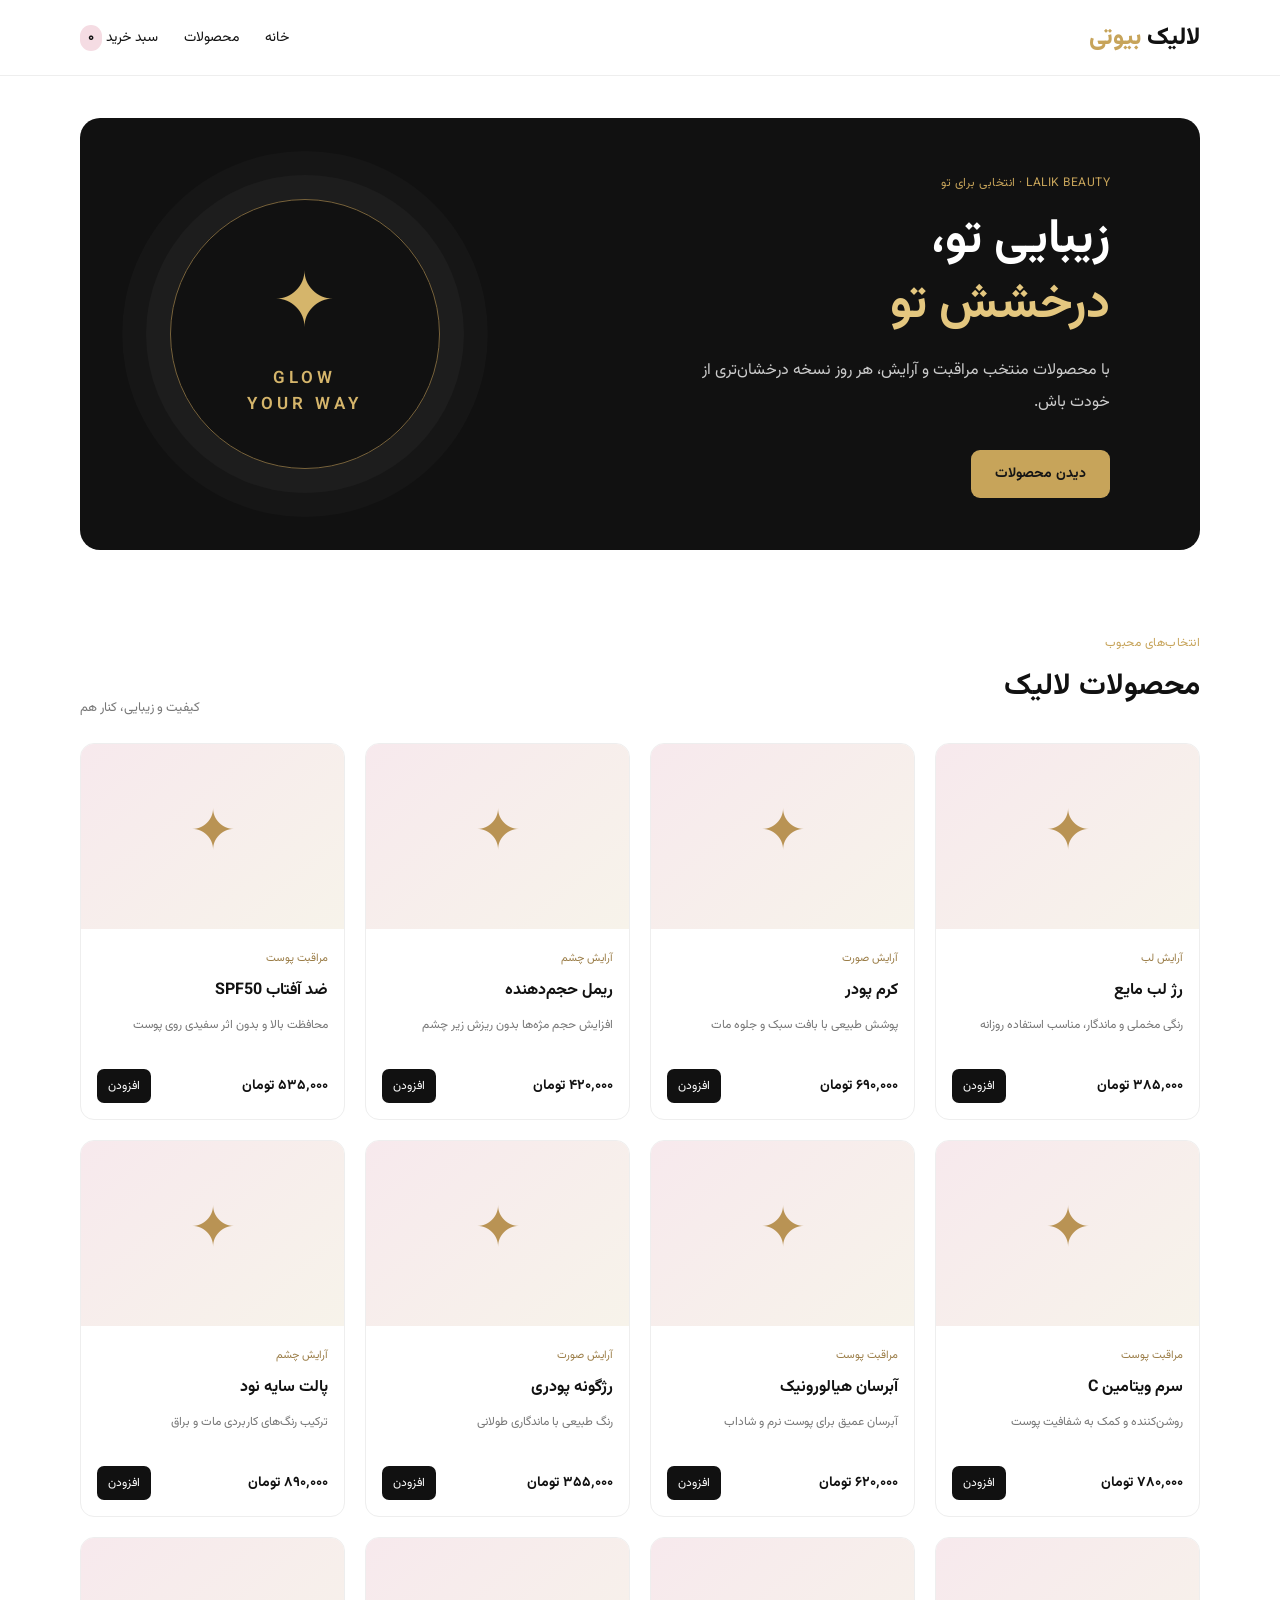
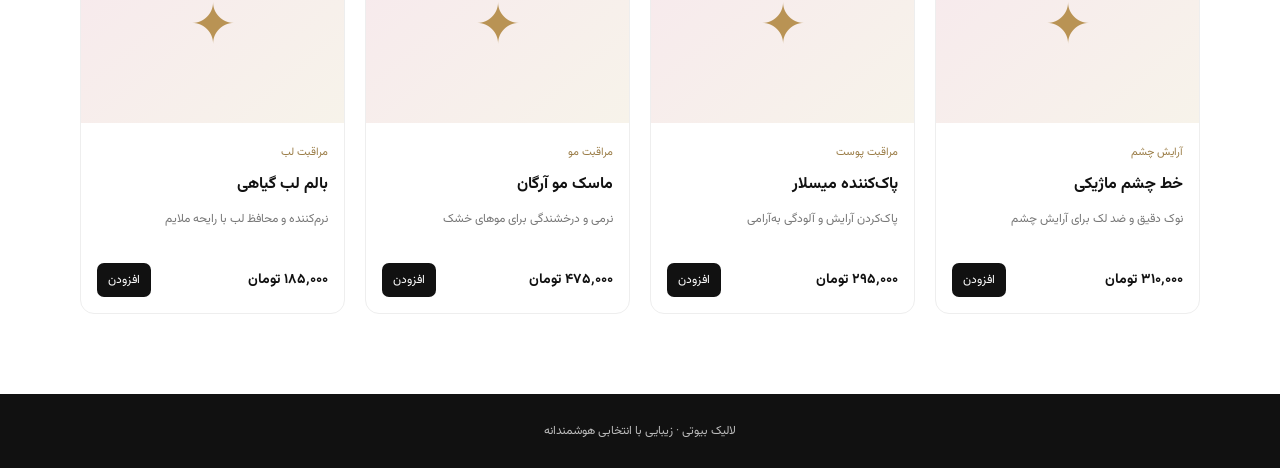
==== index.html @ d5d5745b "Add files via upload Initial launch of Lalik Beauty" ====
<!doctype html><html lang="fa" dir="rtl"><head><meta charset="utf-8"><meta name="viewport" content="width=device-width,initial-scale=1"><meta name="theme-color" content="#101010"><title>لالیک بیوتی | زیبایی تو، درخشش تو</title><link rel="stylesheet" href="assets/style.css"><script src="https://telegram.org/js/telegram-web-app.js"></script></head><body><header class="top"><a class="brand" href="index.html">لالیک <i>بیوتی</i></a><nav><a href="index.html">خانه</a><a href="#products">محصولات</a><a href="cart.html">سبد خرید <b id="cart-count">0</b></a></nav></header><main><section class="hero"><div><span class="eyebrow">LALIK BEAUTY · انتخابی برای تو</span><h1>زیبایی تو،<br><em>درخشش تو</em></h1><p>با محصولات منتخب مراقبت و آرایش، هر روز نسخه درخشان‌تری از خودت باش.</p><a class="button" href="#products">دیدن محصولات</a></div><div class="hero-art">✦<span>GLOW<br>YOUR WAY</span></div></section><section id="products"><div class="section-title"><div><span class="eyebrow">انتخاب‌های محبوب</span><h2>محصولات لالیک</h2></div><span>کیفیت و زیبایی، کنار هم</span></div><div id="product-grid" class="grid"></div></section></main><footer>لالیک بیوتی · زیبایی با انتخابی هوشمندانه</footer><script src="assets/script.js"></script></body></html>
---- assets/style.css ----
@import url('https://fonts.googleapis.com/css2?family=Vazirmatn:wght@400;500;600;700;800&display=swap');:root{--black:#111;--gold:#c7a45a;--pink:#f5dce3;--white:#fff;--muted:#777}*{box-sizing:border-box}body{margin:0;background:#fff;color:var(--black);font-family:Vazirmatn,Tahoma,sans-serif}a{color:inherit;text-decoration:none}.top{height:76px;padding:0 max(calc((100vw - 1120px)/2),24px);display:flex;align-items:center;justify-content:space-between;border-bottom:1px solid #eee;background:#fff;position:sticky;top:0;z-index:3}.brand{font-size:24px;font-weight:800}.brand i{font-style:normal;color:var(--gold)}nav{display:flex;gap:26px;align-items:center;font-size:14px}nav a:hover{color:#a47e34}nav b{background:var(--pink);border-radius:30px;padding:2px 8px}.hero{max-width:1120px;margin:42px auto 80px;min-height:360px;background:#111;color:#fff;border-radius:20px;padding:52px 7%;display:flex;align-items:center;justify-content:space-between;overflow:hidden}.eyebrow{font-size:12px;color:var(--gold);letter-spacing:.5px}.hero h1{font-size:48px;line-height:1.35;margin:14px 0}.hero h1 em{font-style:normal;color:#e4c77f}.hero p{color:#ccc;max-width:430px;line-height:2}.button{display:inline-block;border:0;border-radius:9px;background:var(--gold);color:#151515;font:700 14px Vazirmatn,Tahoma,sans-serif;padding:13px 24px;cursor:pointer;margin-top:15px}.button:hover{background:#dfbf76}.hero-art{width:270px;height:270px;border:1px solid #78633c;border-radius:50%;display:flex;align-items:center;justify-content:center;flex-direction:column;color:#d5b56b;font-size:75px;box-shadow:0 0 0 24px #ffffff08,0 0 0 48px #ffffff05}.hero-art span{font:600 17px Vazirmatn,sans-serif;text-align:center;letter-spacing:4px}#products,.cart-page{max-width:1120px;margin:0 auto 80px}.section-title{display:flex;align-items:end;justify-content:space-between;margin-bottom:25px}.section-title h2,.cart-page h1{font-size:30px;margin:8px 0}.section-title>span{color:var(--muted);font-size:13px}.grid{display:grid;grid-template-columns:repeat(4,1fr);gap:20px}.card{border:1px solid #eee;border-radius:14px;overflow:hidden;transition:.2s}.card:hover{transform:translateY(-3px);box-shadow:0 10px 24px #0000000c}.visual{height:185px;background:linear-gradient(140deg,#f7e9ed,#f7f3ea);display:grid;place-items:center;font-size:55px;color:#b99354}.card-body{padding:16px}.category{font-size:11px;color:#9a7c46}.card h3{font-size:16px;margin:8px 0}.card p{font-size:12px;line-height:1.8;color:var(--muted);min-height:42px}.price{font-weight:700;font-size:14px}.card-actions{display:flex;align-items:center;justify-content:space-between;margin-top:12px}.small-btn{border:0;background:#111;color:white;border-radius:7px;padding:8px 11px;font:12px Vazirmatn,sans-serif;cursor:pointer}.detail{max-width:1000px;margin:60px auto;min-height:400px}.detail-card{display:grid;grid-template-columns:1fr 1fr;gap:40px;align-items:center}.detail .visual{height:350px;border-radius:16px;font-size:90px}.detail p{line-height:2;color:#666}.cart-page{padding-top:50px}.cart-row{display:flex;justify-content:space-between;align-items:center;border-bottom:1px solid #eee;padding:18px 5px;gap:10px}.cart-row small{display:block;color:#888}.qty{display:flex;align-items:center;gap:10px}.qty button{border:0;background:#f4e7ea;border-radius:6px;padding:5px 10px;cursor:pointer}.total{font-size:19px;font-weight:700;margin:25px 0}.address-label{display:block;max-width:500px;font-size:13px}.address-label input{display:block;width:100%;margin-top:8px;padding:13px;border:1px solid #ddd;border-radius:8px;font:14px Vazirmatn,sans-serif}.notice{color:#7a5d20}.empty{padding:32px;color:#777;background:#fafafa;border-radius:12px}footer{text-align:center;padding:28px;background:#111;color:#bbb;font-size:12px}@media(max-width:800px){.hero,#products,.cart-page,.detail{margin-left:20px;margin-right:20px}.grid{grid-template-columns:repeat(2,1fr)}.hero{padding:36px 7%;min-height:330px}.hero h1{font-size:38px}.hero-art{width:180px;height:180px;font-size:50px}.top{padding:0 18px}nav{gap:12px}}@media(max-width:520px){.hero{margin-top:20px;margin-bottom:50px;min-height:300px}.hero-art{display:none}.hero h1{font-size:36px}.grid{gap:10px}.visual{height:145px}.card-body{padding:11px}.card h3{font-size:14px}.card p{font-size:11px}.detail-card{grid-template-columns:1fr;gap:18px}.detail .visual{height:240px}nav{font-size:12px;gap:9px}.brand{font-size:20px}}
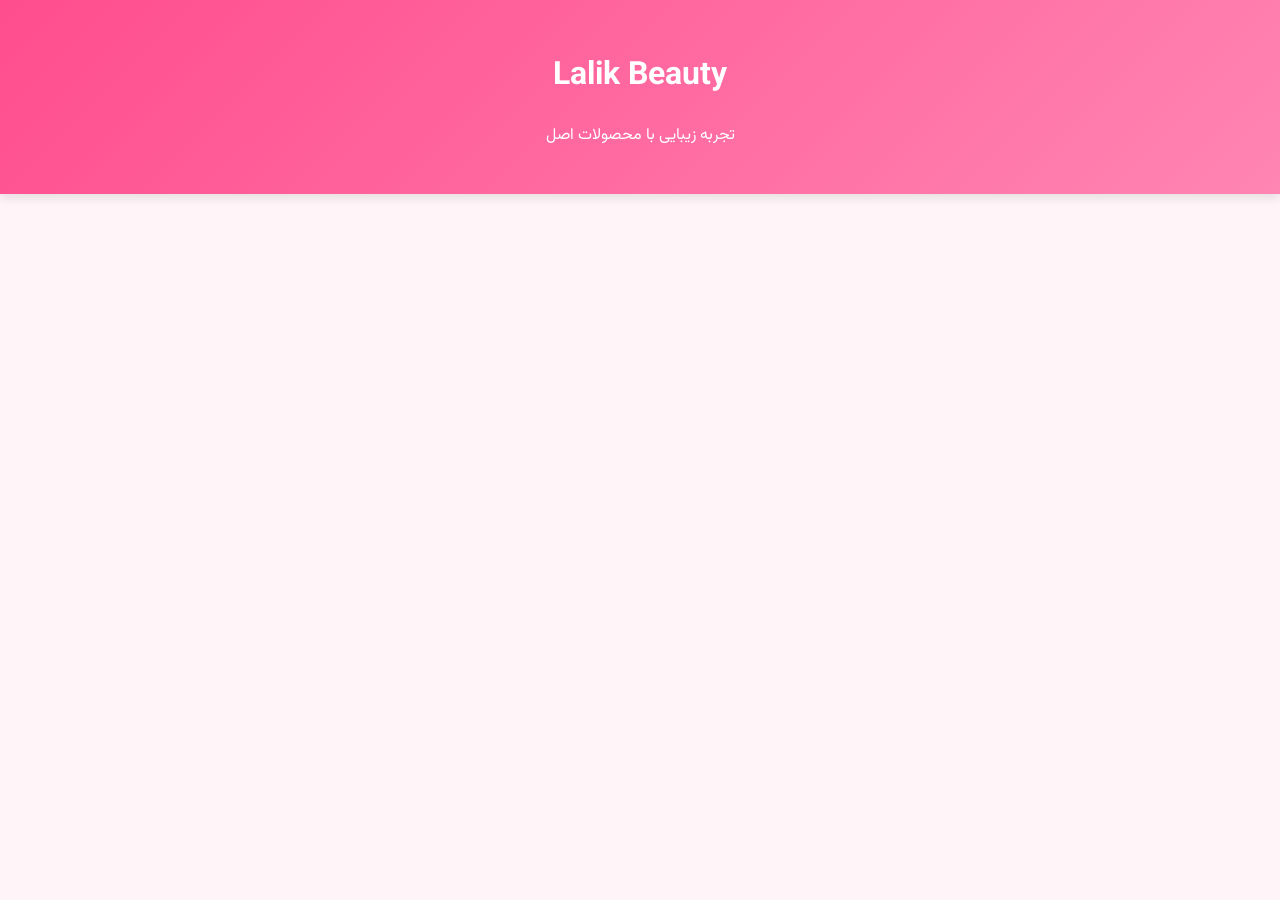
==== commit e0a4827c: "Update index.html" ====
--- a/index.html
+++ b/index.html
@@ -1 +1,56 @@
-<!doctype html><html lang="fa" dir="rtl"><head><meta charset="utf-8"><meta name="viewport" content="width=device-width,initial-scale=1"><meta name="theme-color" content="#101010"><title>لالیک بیوتی | زیبایی تو، درخشش تو</title><link rel="stylesheet" href="assets/style.css"><script src="https://telegram.org/js/telegram-web-app.js"></script></head><body><header class="top"><a class="brand" href="index.html">لالیک <i>بیوتی</i></a><nav><a href="index.html">خانه</a><a href="#products">محصولات</a><a href="cart.html">سبد خرید <b id="cart-count">0</b></a></nav></header><main><section class="hero"><div><span class="eyebrow">LALIK BEAUTY · انتخابی برای تو</span><h1>زیبایی تو،<br><em>درخشش تو</em></h1><p>با محصولات منتخب مراقبت و آرایش، هر روز نسخه درخشان‌تری از خودت باش.</p><a class="button" href="#products">دیدن محصولات</a></div><div class="hero-art">✦<span>GLOW<br>YOUR WAY</span></div></section><section id="products"><div class="section-title"><div><span class="eyebrow">انتخاب‌های محبوب</span><h2>محصولات لالیک</h2></div><span>کیفیت و زیبایی، کنار هم</span></div><div id="product-grid" class="grid"></div></section></main><footer>لالیک بیوتی · زیبایی با انتخابی هوشمندانه</footer><script src="assets/script.js"></script></body></html>+<!DOCTYPE html>
+<html lang="fa" dir="rtl">
+<head>
+    <meta charset="UTF-8">
+    <meta name="viewport" content="width=device-width, initial-scale=1.0">
+    <title>Lalik Beauty | کاتالوگ آنلاین</title>
+    <link rel="stylesheet" href="assets/style.css">
+    <link href="https://fonts.googleapis.com/css2?family=Vazirmatn:wght@400;700&display=swap" rel="stylesheet">
+    <style>
+        body { font-family: 'Vazirmatn', sans-serif; background-color: #fff5f8; margin: 0; padding: 0; }
+        header { background: linear-gradient(135deg, #ff4d8d, #ff85b3); color: white; padding: 30px 20px; text-align: center; box-shadow: 0 4px 10px rgba(0,0,0,0.1); }
+        .container { padding: 20px; display: grid; grid-template-columns: repeat(auto-fill, minmax(160px, 1fr)); gap: 20px; }
+        .product-card { background: white; border-radius: 20px; overflow: hidden; box-shadow: 0 6px 15px rgba(0,0,0,0.05); text-align: center; transition: 0.3s; border: 1px solid #ffe0eb; }
+        .product-card:hover { transform: translateY(-8px); box-shadow: 0 10px 20px rgba(255, 77, 141, 0.2); }
+        .product-img { width: 100%; height: 180px; object-fit: cover; background-color: #f9f9f9; }
+        .product-info { padding: 12px; }
+        .product-title { font-size: 15px; font-weight: 700; color: #444; margin: 5px 0; }
+        .product-price { color: #ff4d8d; font-weight: bold; font-size: 14px; margin-bottom: 12px; }
+        .buy-btn { display: block; background-color: #ff4d8d; color: white; text-decoration: none; padding: 10px; border-radius: 12px; font-size: 14px; font-weight: bold; transition: 0.3s; }
+        .buy-btn:hover { background-color: #e63e7a; }
+    </style>
+</head>
+<body>
+
+<header>
+    <h1>Lalik Beauty</h1>
+    <p>تجربه زیبایی با محصولات اصل</p>
+</header>
+
+<div class="container" id="product-container">
+    <!-- محصولات به صورت خودکار اینجا ساخته می‌شوند -->
+</div>
+
+<!-- لود کردن لیست محصولات و کدهای اصلی -->
+<script src="products.js"></script>
+<script>
+    const container = document.getElementById('product-container');
+
+    // نمایش محصولات
+    products.forEach(product => {
+        const card = `
+            <div class="product-card">
+                <img src="${product.image}" alt="${product.name}" class="product-img">
+                <div class="product-info">
+                    <div class="product-title">${product.name}</div>
+                    <div class="product-price">${product.price.toLocaleString()} تومان</div>
+                    <a href="${product.telegramLink}" class="buy-btn">خرید مستقیم</a>
+                </div>
+            </div>
+        `;
+        container.innerHTML += card;
+    });
+</script>
+
+</body>
+</html>
